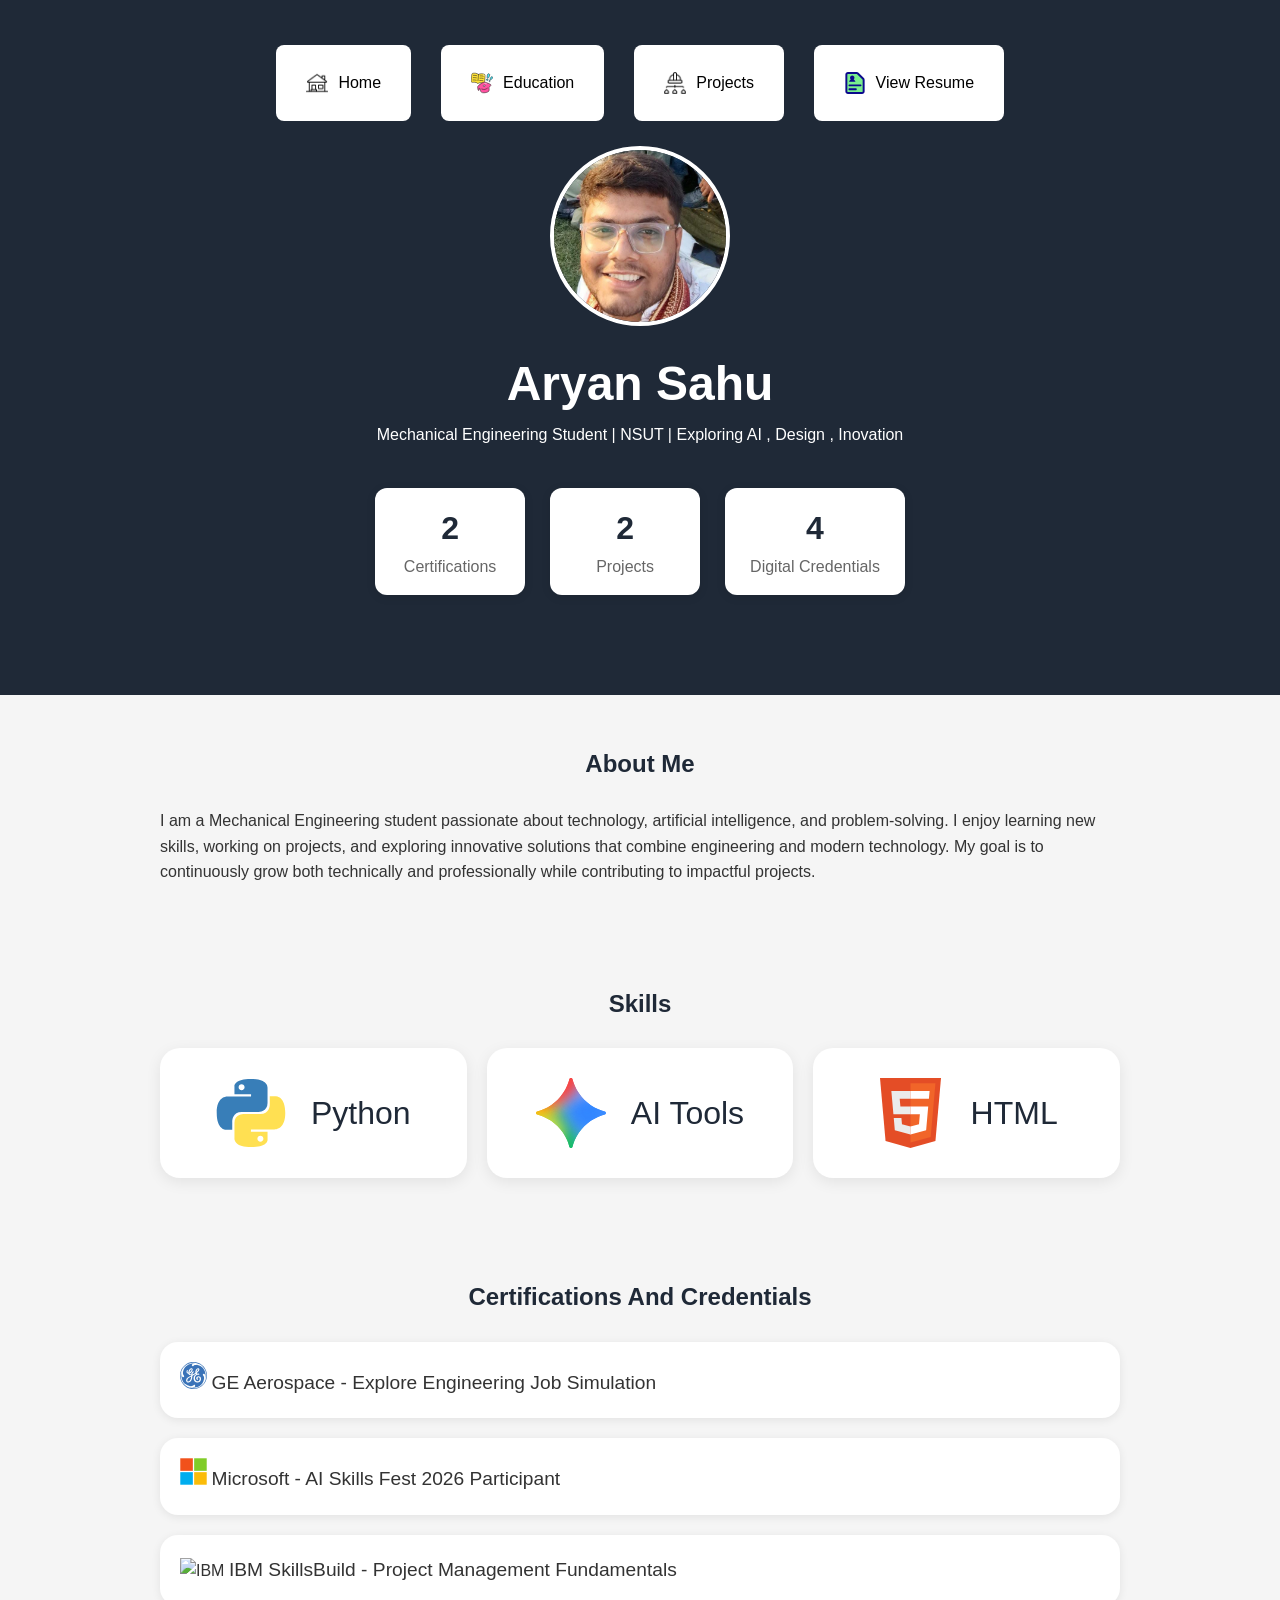
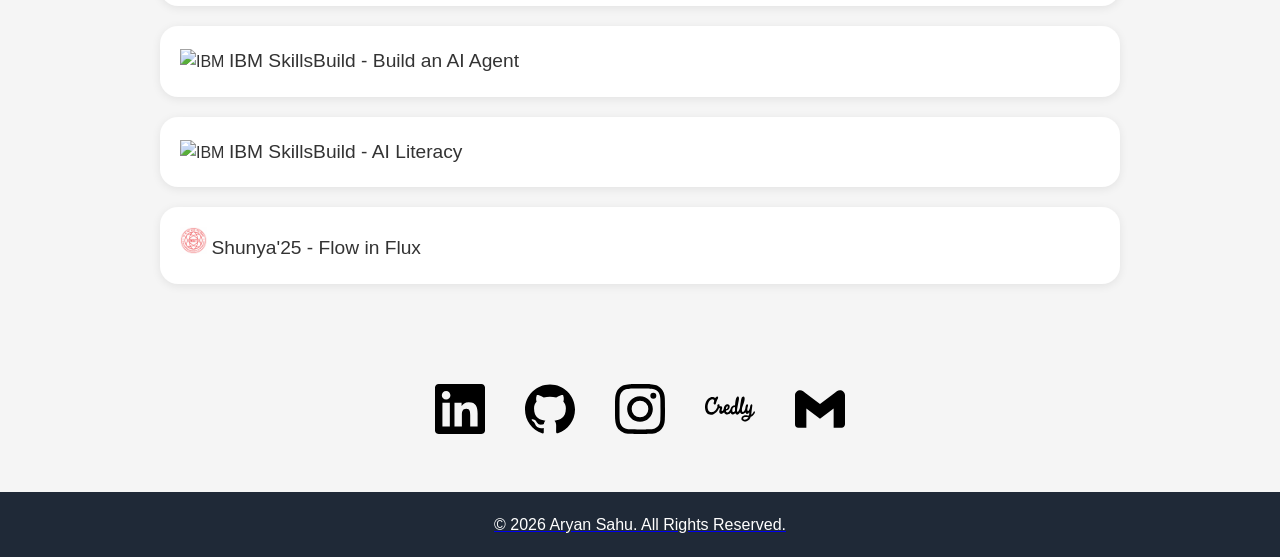
==== index.html @ 933527ac "Add files via upload" ====
<!DOCTYPE html>
<html lang="en">

<head>
    <meta charset="UTF-8">
    <meta name="viewport" content="width=device-width, initial-scale=1.0">
    <title>Aryan Sahu | Portfolio</title>
    <link rel="stylesheet" href="style.css">
    <link rel="stylesheet" href="https://cdnjs.cloudflare.com/ajax/libs/font-awesome/6.5.1/css/all.min.css">
</head>

<body>

    <!-- Header -->
    

    <header>
        
            <nav class="navbar">
                <ul class="nav-links">

                    <li>
                        <a href="index.html">
                            <img src="home.png" alt="Home">
                            <span>Home</span>
                        </a>
                    </li>

                    <li>
                        <a href="education.html">
                            <img src="education.svg" alt="Education">
                            <span>Education</span>
                        </a>
                    </li>

                    <li>
                        <a href="projects.html">
                            <img src="project.png" alt="Projects">
                            <span>Projects</span>
                        </a>
                    </li>

                    <li>
                        <a href="Resume 8.pdf" target="_blank">
                            <img src="resume.svg" alt="Resume">
                            <span>View Resume</span>
                        </a>
                    </li>

                </ul>
            </nav>
        
        <img src="myphoto.jpg" alt="Aryan Sahu" class="profile-pic">

        <h1>Aryan Sahu</h1>
        <p>Mechanical Engineering Student | NSUT | Exploring AI , Design , Inovation</p>
        <div class="stats">
            <div>
                <h3>2</h3>
                <p>Certifications</p>
            </div>

            <div>
                <h3>2</h3>
                <p>Projects</p>
            </div>

            <div>
                <h3>4</h3>
                <p>Digital Credentials</p>
            </div>


        </div>
    </header>

    <!-- About -->
    <section id="about">
        <h2>About Me</h2>
        <p>
            I am a Mechanical Engineering student passionate about technology, artificial intelligence, and
            problem-solving. I enjoy learning new skills, working on projects, and exploring innovative solutions that
            combine engineering and modern technology. My goal is to continuously grow both technically and
            professionally while contributing to impactful projects.

        </p>
    </section>

    <!-- Skills -->
    <section id="skills">
        <h2>Skills</h2>

        <div class="cards">

            <div class="card">
                <img src="Python.svg" alt="Python">
                <span>Python</span>
            </div>

            <div class="card">
                <img src="Ai.svg" alt="AI Tools">
                <span>AI Tools</span>
            </div>

            <div class="card">
                <img src="html.svg">
                <span>HTML</span>
            </div>

        </div>
    </section>



    <!-- Certifications -->
    <section id="certifications">
        <h2>Certifications And Credentials</h2>

        <div class="certifications-list">

            <a href="https://www.theforage.com/completion-certificates/ay2tsYxaTif7Nt6z7/pLsGxMKDGpsQWt6zZ_ay2tsYxaTif7Nt6z7_6a19b95fdae9d0b8251e6a58_1782497405444_completion_certificate.pdf"
                class="cert-card" target="_blank">
                <img src="ge.svg" alt="GE Aerospace">
                <span>GE Aerospace - Explore Engineering Job Simulation</span>
            </a>

            <a href="https://www.credly.com/badges/92fe4c21-39d5-4017-a5ca-aa95d9b48221/public_url" class="cert-card"
                target="_blank">
                <img src="Microsoft.svg" alt="Microsoft">
                <span>Microsoft - AI Skills Fest 2026 Participant</span>
            </a>

            <a href="https://www.credly.com/badges/bae657ab-f1e6-455e-83b4-ba36b72d6521/public_url" class="cert-card"
                target="_blank">
                <img src="https://upload.wikimedia.org/wikipedia/commons/thumb/5/51/IBM_logo.svg/1920px-IBM_logo.svg.png?_=20260503013247"
                    alt="IBM">
                <span>IBM SkillsBuild - Project Management Fundamentals</span>
            </a>

            <a href="https://www.credly.com/badges/72264f8c-c96c-402f-a906-86a6069af40a/public_url" class="cert-card"
                target="_blank">
                <img src="https://upload.wikimedia.org/wikipedia/commons/thumb/5/51/IBM_logo.svg/1920px-IBM_logo.svg.png?_=20260503013247"
                    alt="IBM">
                <span>IBM SkillsBuild - Build an AI Agent</span>
            </a>

            <a href="https://www.credly.com/badges/5468d327-1ce1-4554-b070-6bc22aabfb05/public_url" class="cert-card"
                target="_blank">
                <img src="https://upload.wikimedia.org/wikipedia/commons/thumb/5/51/IBM_logo.svg/1920px-IBM_logo.svg.png?_=20260503013247"
                    alt="IBM">
                <span>IBM SkillsBuild - AI Literacy</span>
            </a>

            <a href="#" class="cert-card">
                <img src="nsut.png" alt="Shunya">
                <span>Shunya'25 - Flow in Flux</span>
            </a>

        </div>
    </section>

    <!-- Contact -->
    <section id="contact">
        <div class="social-icons">

            <a href="https://www.linkedin.com/in/aryan-sahu-13952637b" target="_blank">
                <img src="Linkedin.svg" alt="Linkedin" class="social-icon">
            </a>

            <a href="https://github.com/Aryansahu69-py" target="_blank">
                <img src="Github.svg" alt="Github" class="social-icon">
            </a>

            <a href="https://www.instagram.com/arxan._.sahu" target="_blank">
                <img src="instagram.svg" alt="Instagram" class="social-icon">
            </a>

            <a href="https://www.credly.com/users/aryan-sahu.91c29423" target="_blank">
                <img src="credly.svg" alt="Credly" class="social-icon">

                <a href="mailto:lakhan9953@gmail.com" target="_blank">
                    <img src="Gmail.svg" alt="Gmail" class="social-icon">

        </div>
    </section>

    <footer>
        <p>© 2026 Aryan Sahu. All Rights Reserved.</p>
    </footer>

</body>

</html>
---- style.css ----
* {
    margin: 0;
    padding: 0;
    box-sizing: border-box;
}

body {
    font-family: Arial, sans-serif;
    line-height: 1.6;
    background: #f5f5f5;
    color: #333;
}

header {
    background: #1f2937;
    display: flex;
    flex-direction: column;
    justify-content: center;
    align-items: center;
    color: white;
    text-align: center;
    padding: 30px 20px 60px;
}

header h1 {
    font-size: 3rem;
}

section {
    max-width: 1000px;
    margin: auto;
    padding: 50px 20px;
}

h2 {
    text-align: center;
    margin-bottom: 25px;
    color: #1f2937;
}

.cards {
    display: grid;
    grid-template-columns: repeat(auto-fit, minmax(300px, 1fr));
    gap: 20px;
}

.card {
    background: white;
    border-radius: 20px;
    padding: 30px;

    display: flex;
    align-items: center;
    justify-content: center;
    gap: 25px;

    min-height: 120px;

    box-shadow: 0 4px 15px rgba(0, 0, 0, 0.08);
    transition: 0.3s;
}

.card:hover {
    transform: translateY(-5px);
}

.card img {
    width: 70px;
    height: 70px;
    object-fit: contain;
}

.card span {
    font-size: 2rem;
    font-weight: 500;
    color: #1f2937;
}

.project {
    background: white;
    margin-bottom: 20px;
    padding: 20px;
    border-radius: 10px;
    box-shadow: 0 2px 8px rgba(0, 0, 0, 0.1);
}

ul {
    list-style: none;
}

li {
    background: white;
    padding: 15px;
    margin-bottom: 10px;
    border-radius: 8px;
}

#contact {
    text-align: center;
}

footer {
    background: #1f2937;
    color: white;
    text-align: center;
    padding: 20px;
}

.profile-pic {
    width: 180px;
    height: 180px;
    border-radius: 50%;
    object-fit: cover;
    border: 4px solid white;
    margin-bottom: 20px;
}

.social-icons {
    display: flex;
    justify-content: center;
    align-items: center;
    gap: 40px;
}

.social-icon {
    width: 50px;
    height: 50px;
}

#certifications a {
    text-decoration: none;
    color: #333;
    display: block;
}

#certifications a:hover {
    color: #b026ff;
}

.navbar {
    position: sticky;
    top: 0;
    z-index: 1000;

    display: flex;
    justify-content: space-between;
    align-items: center;

    padding: 15px 50px;
    background: #1f2937;
}

.logo {
    color: white;
    font-size: 1.3rem;
    font-weight: bold;
}

.nav-links {
    list-style: none;
    display: flex;
    gap: 30px;
}

.nav-links a {
    text-decoration: none;
    color: black;
    font-weight: 500;
    transition: 0.3s;
}

.nav-links a:hover {
    color: #b026ff;
}

#education {
    max-width: 1000px;
    margin: auto;
    padding: 50px 20px;
}

.education-card {
    background: white;
    padding: 25px;
    border-radius: 15px;
    box-shadow: 0 2px 10px rgba(0, 0, 0, 0.1);

    display: flex;
    align-items: center;
    gap: 30px;
}

.college-logo {
    width: 120px;
    height: 120px;
    object-fit: contain;
}

.education-info h3 {
    margin-bottom: 5px;
    color: #1f2937;
}

.education-info h4 {
    margin-bottom: 15px;
    color: #666;
}

.education-info p {
    margin-bottom: 8px;
}

@media (max-width:768px) {
    .education-card {
        flex-direction: column;
        text-align: center;
    }
}

.education-card {
    margin-bottom: 40px;
}

.stats {
    display: flex;
    justify-content: center;
    gap: 25px;
    flex-wrap: wrap;
    margin: 40px auto;
    max-width: 900px;
}

.stats div {
    background: white;
    padding: 15px 25px;
    border-radius: 12px;
    text-align: center;
    box-shadow: 0 2px 10px rgba(0, 0, 0, 0.1);
    min-width: 150px;
    transition: 0.3s;
}

.stats div:hover {
    transform: translateY(-5px);
}

.stats h3 {
    color: #1f2937;
    font-size: 2rem;
}

.stats p {
    color: #666;
}

.nav-links a {
    display: flex;
    align-items: center;
    gap: 10px;

    text-decoration: none;
    color: black;

    background: white;
    padding: 10px 15px;
    border-radius: 9px;

    transition: 0.3s;
}

.nav-links a img {
    width: 22px;
    height: 22px;
}

.nav-links a:hover {
    transform: translateY(-3px);
    color: #b026ff;
}

.certifications-list {
    display: flex;
    flex-direction: column;
    gap: 20px;
}

.certifications-list a:hover {
    transform: translate(-3px);

}

.cert-card {
    background: white;
    border-radius: 18px;
    padding: 20px;

    display: flex;
    justify-content: center;
    /* Centers the whole content */
    align-items: center;
    /* Vertically aligns logo & text */
    gap: 20px;

    text-decoration: none;
    color: #1f2937;

    box-shadow: 0 2px 10px rgba(0, 0, 0, 0.08);
    transition: 0.3s;
}

.cert-card img {
    width: 27px;
    height: 27px;
    object-fit: contain;
}

.cert-card span {
    font-size: 1.2rem;
    font-weight: 500;
}
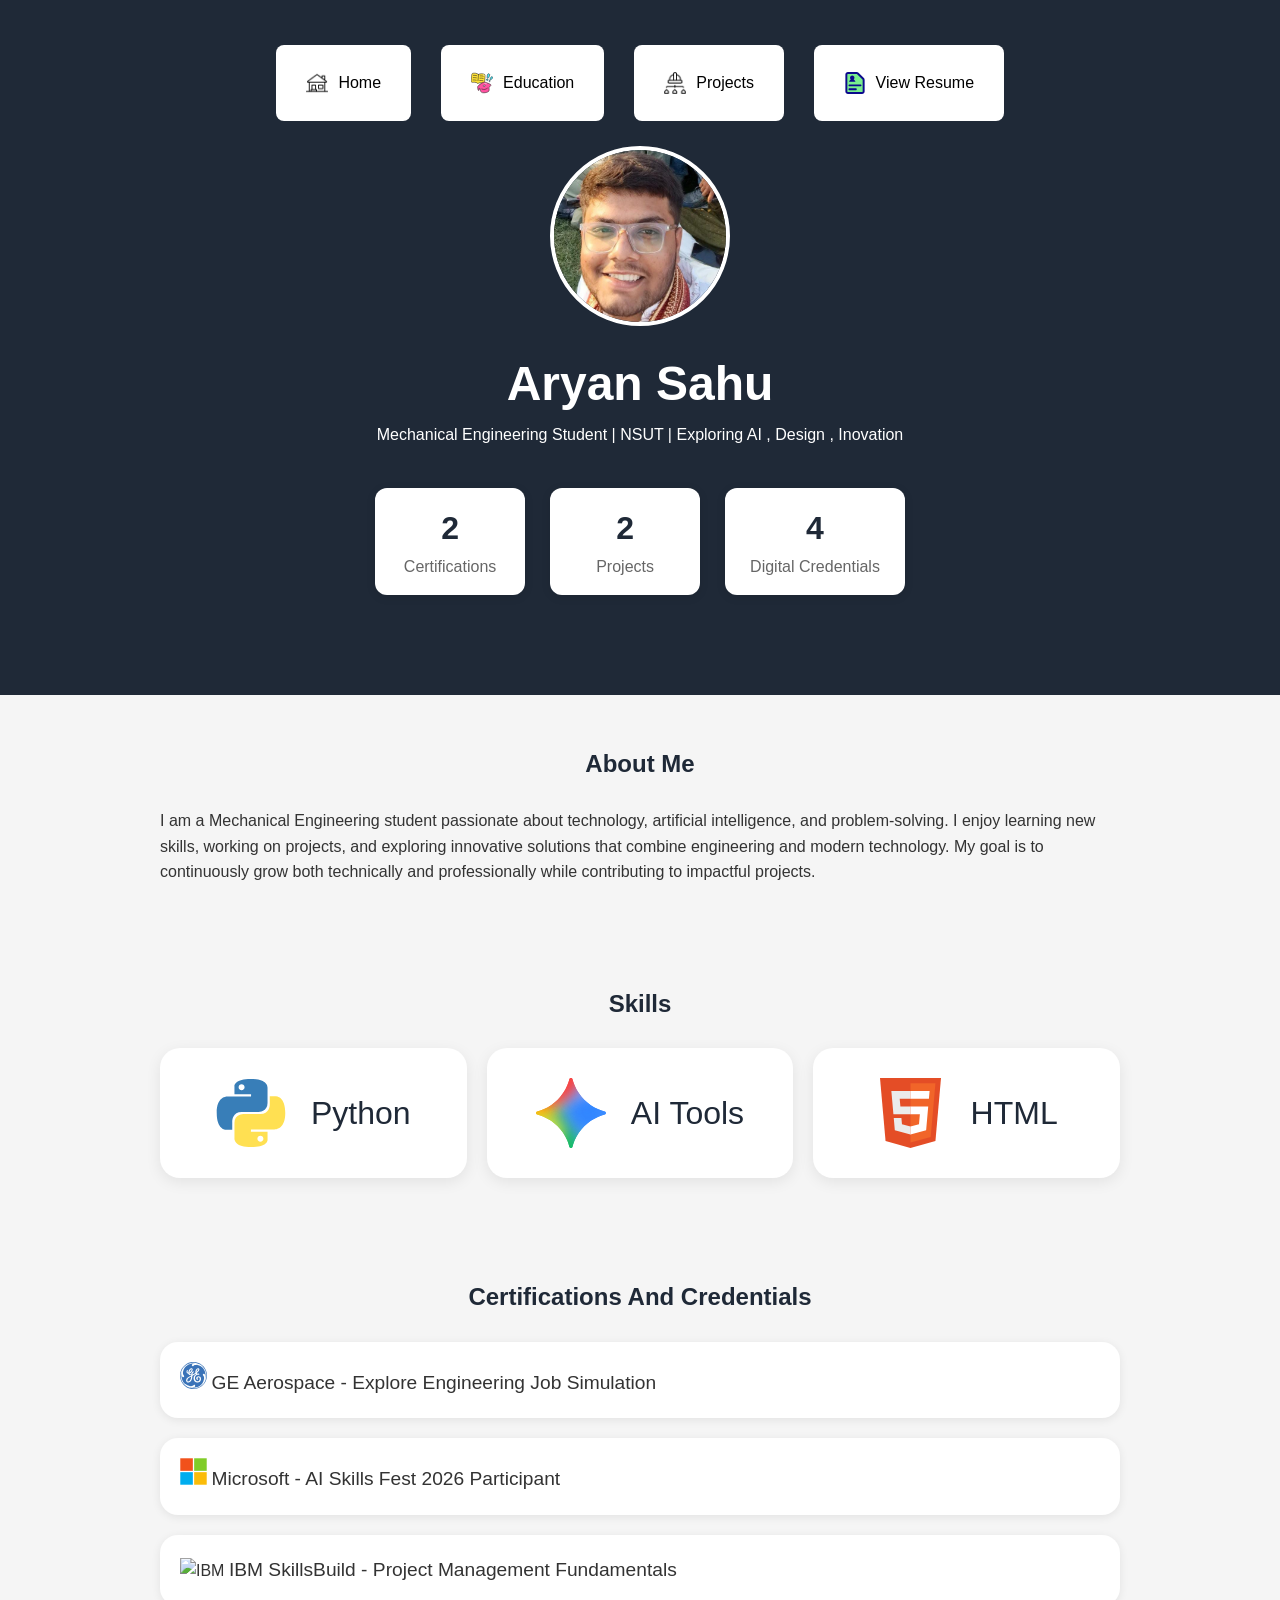
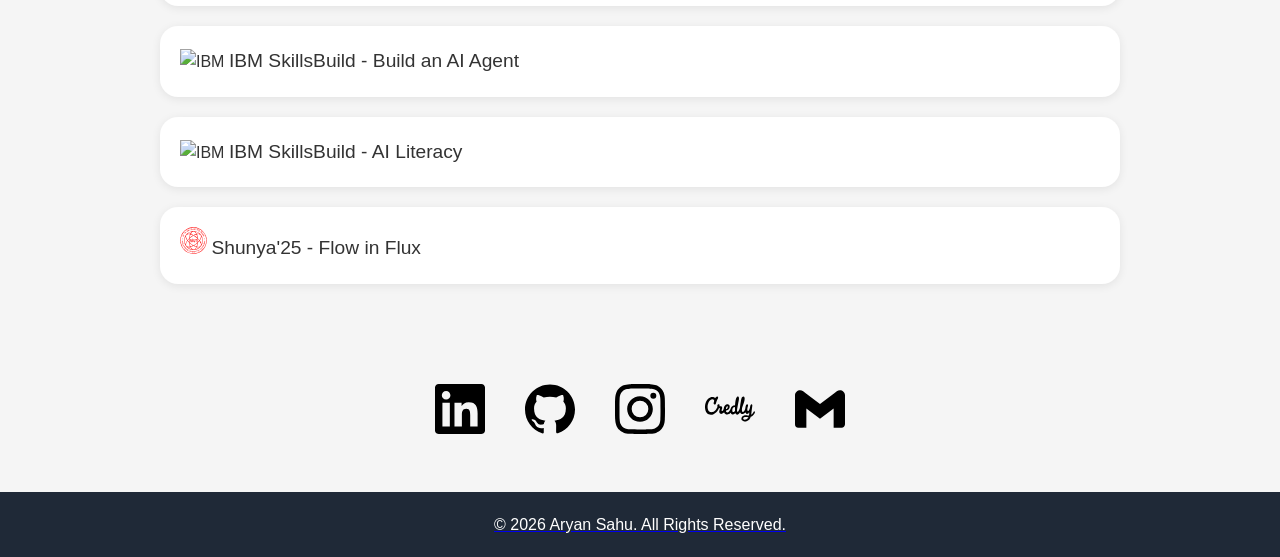
==== commit ca2ce2b3: "Fix HTML formatting and structure" ====
--- a/index.html
+++ b/index.html
@@ -7,6 +7,7 @@
     <title>Aryan Sahu | Portfolio</title>
     <link rel="stylesheet" href="style.css">
     <link rel="stylesheet" href="https://cdnjs.cloudflare.com/ajax/libs/font-awesome/6.5.1/css/all.min.css">
+    <link rel="icon" type="image/png" href="briefcase.svg">
 </head>
 
 <body>
@@ -151,8 +152,8 @@
                 <span>IBM SkillsBuild - AI Literacy</span>
             </a>
 
-            <a href="#" class="cert-card">
-                <img src="nsut.png" alt="Shunya">
+            <a href="https://www.linkedin.com/posts/aryan-sahu-13952637b_nsut-gsdc-ugcPost-7380256600466567168-R5Nn/" class="cert-card">
+                <img src="nsut.svg" alt="Shunya">
                 <span>Shunya'25 - Flow in Flux</span>
             </a>
 
@@ -190,4 +191,4 @@
 
 </body>
 
-</html>+</html>
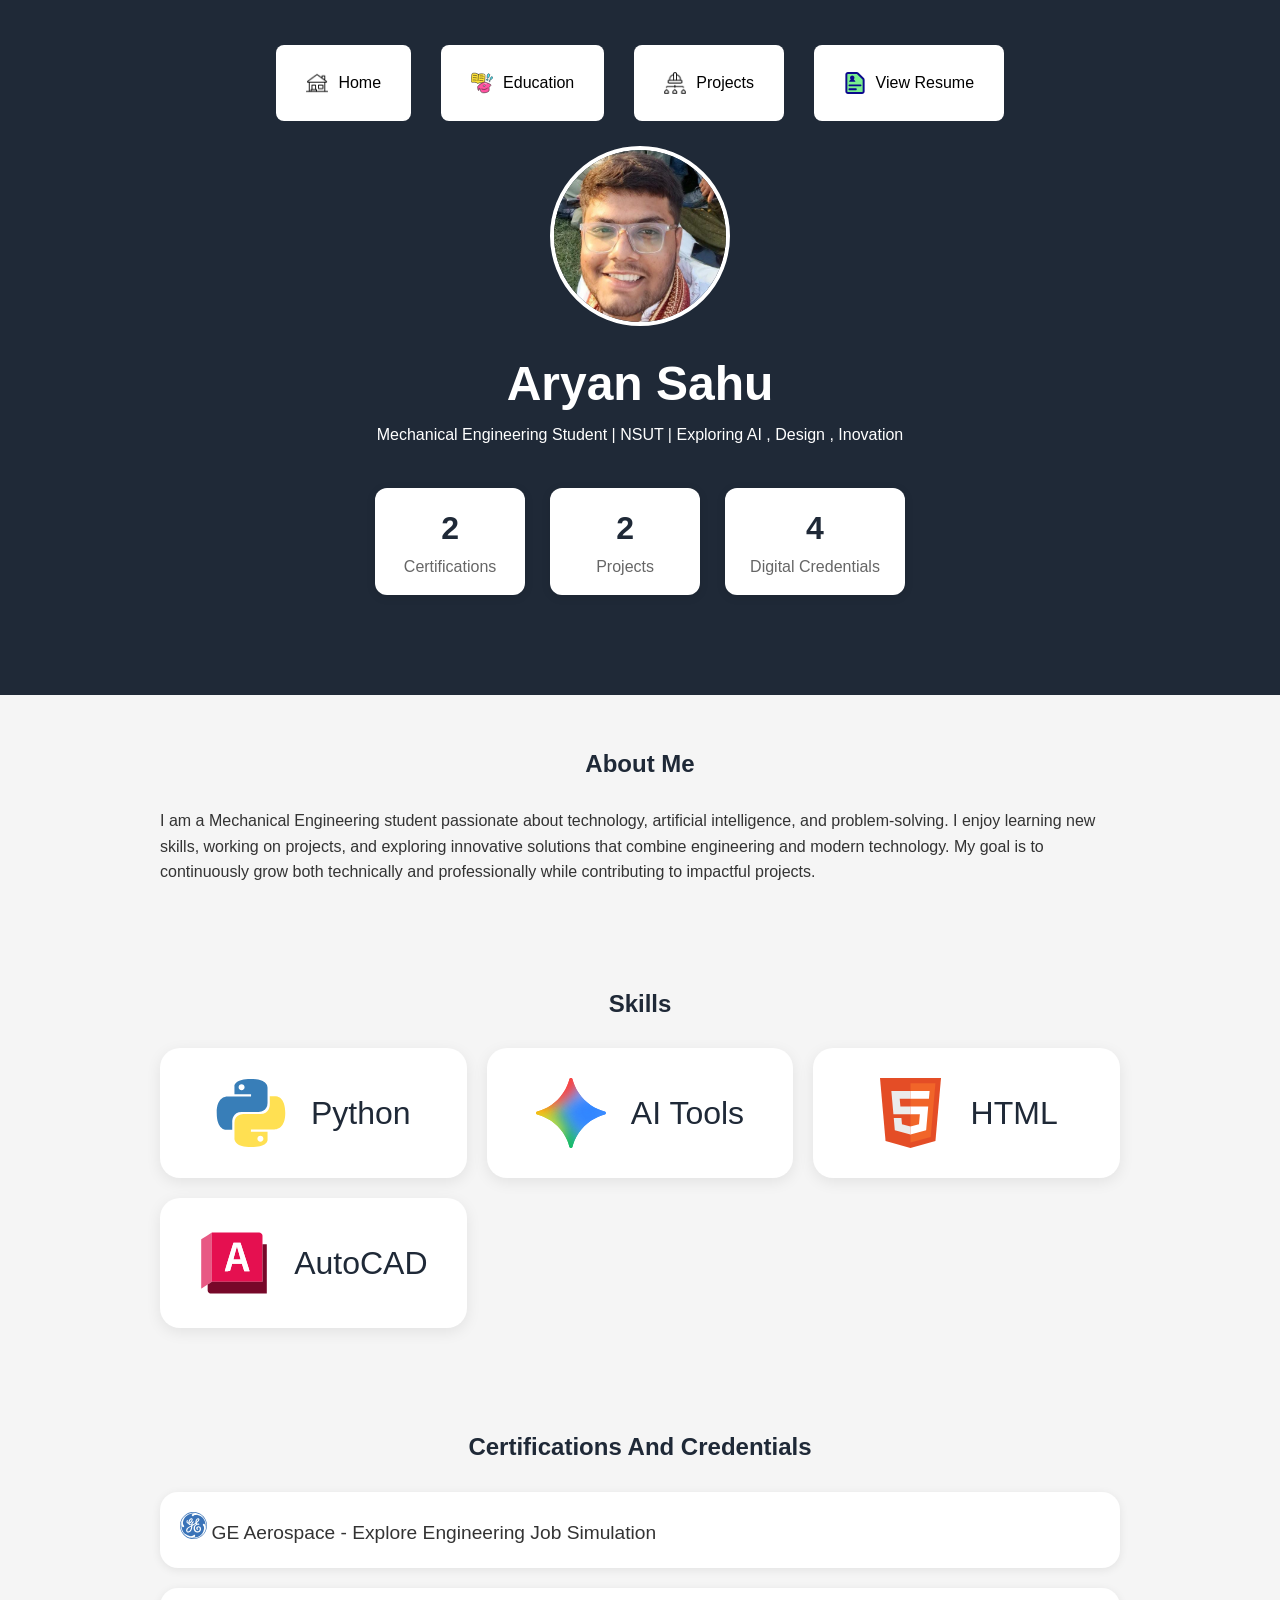
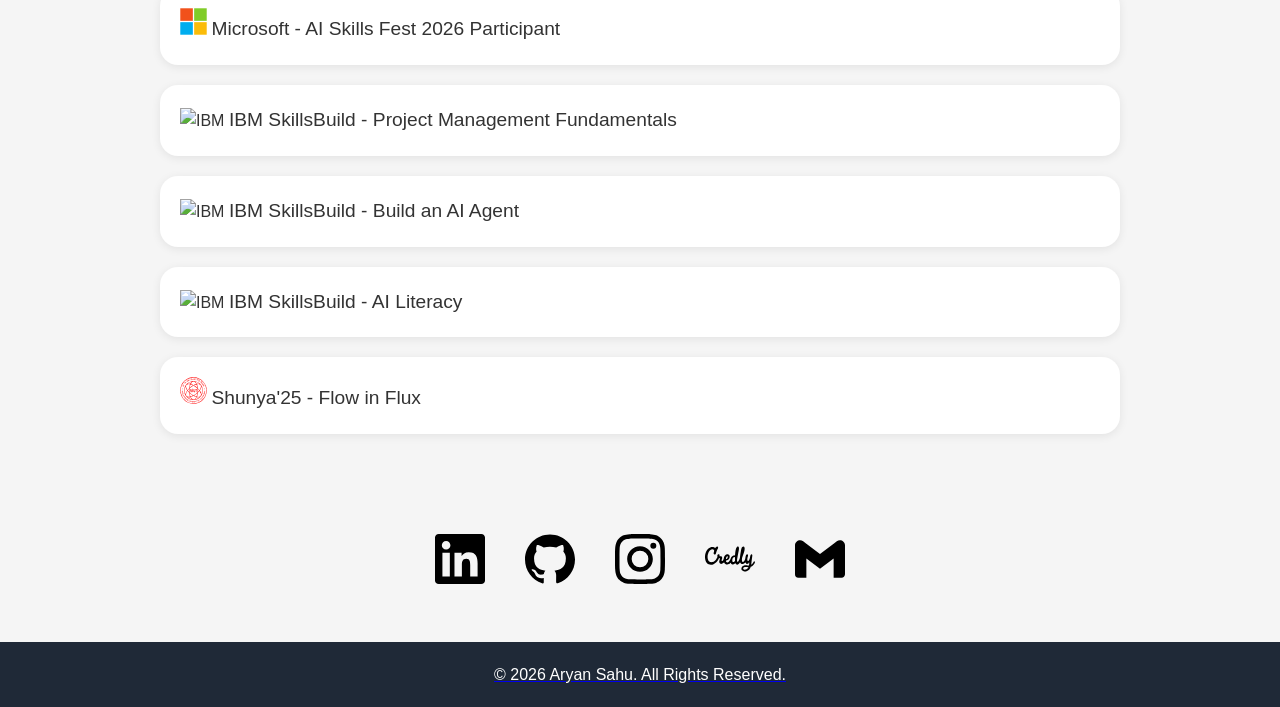
==== commit 83ac8962: "Add AutoCAD skill to portfolio Added AutoCAD to skills section." ====
--- a/index.html
+++ b/index.html
@@ -107,7 +107,10 @@
                 <img src="html.svg">
                 <span>HTML</span>
             </div>
-
+             <div class="card">
+                <img src="autocad-icon.svg">
+                <span>AutoCAD</span>
+            </div>
         </div>
     </section>
 
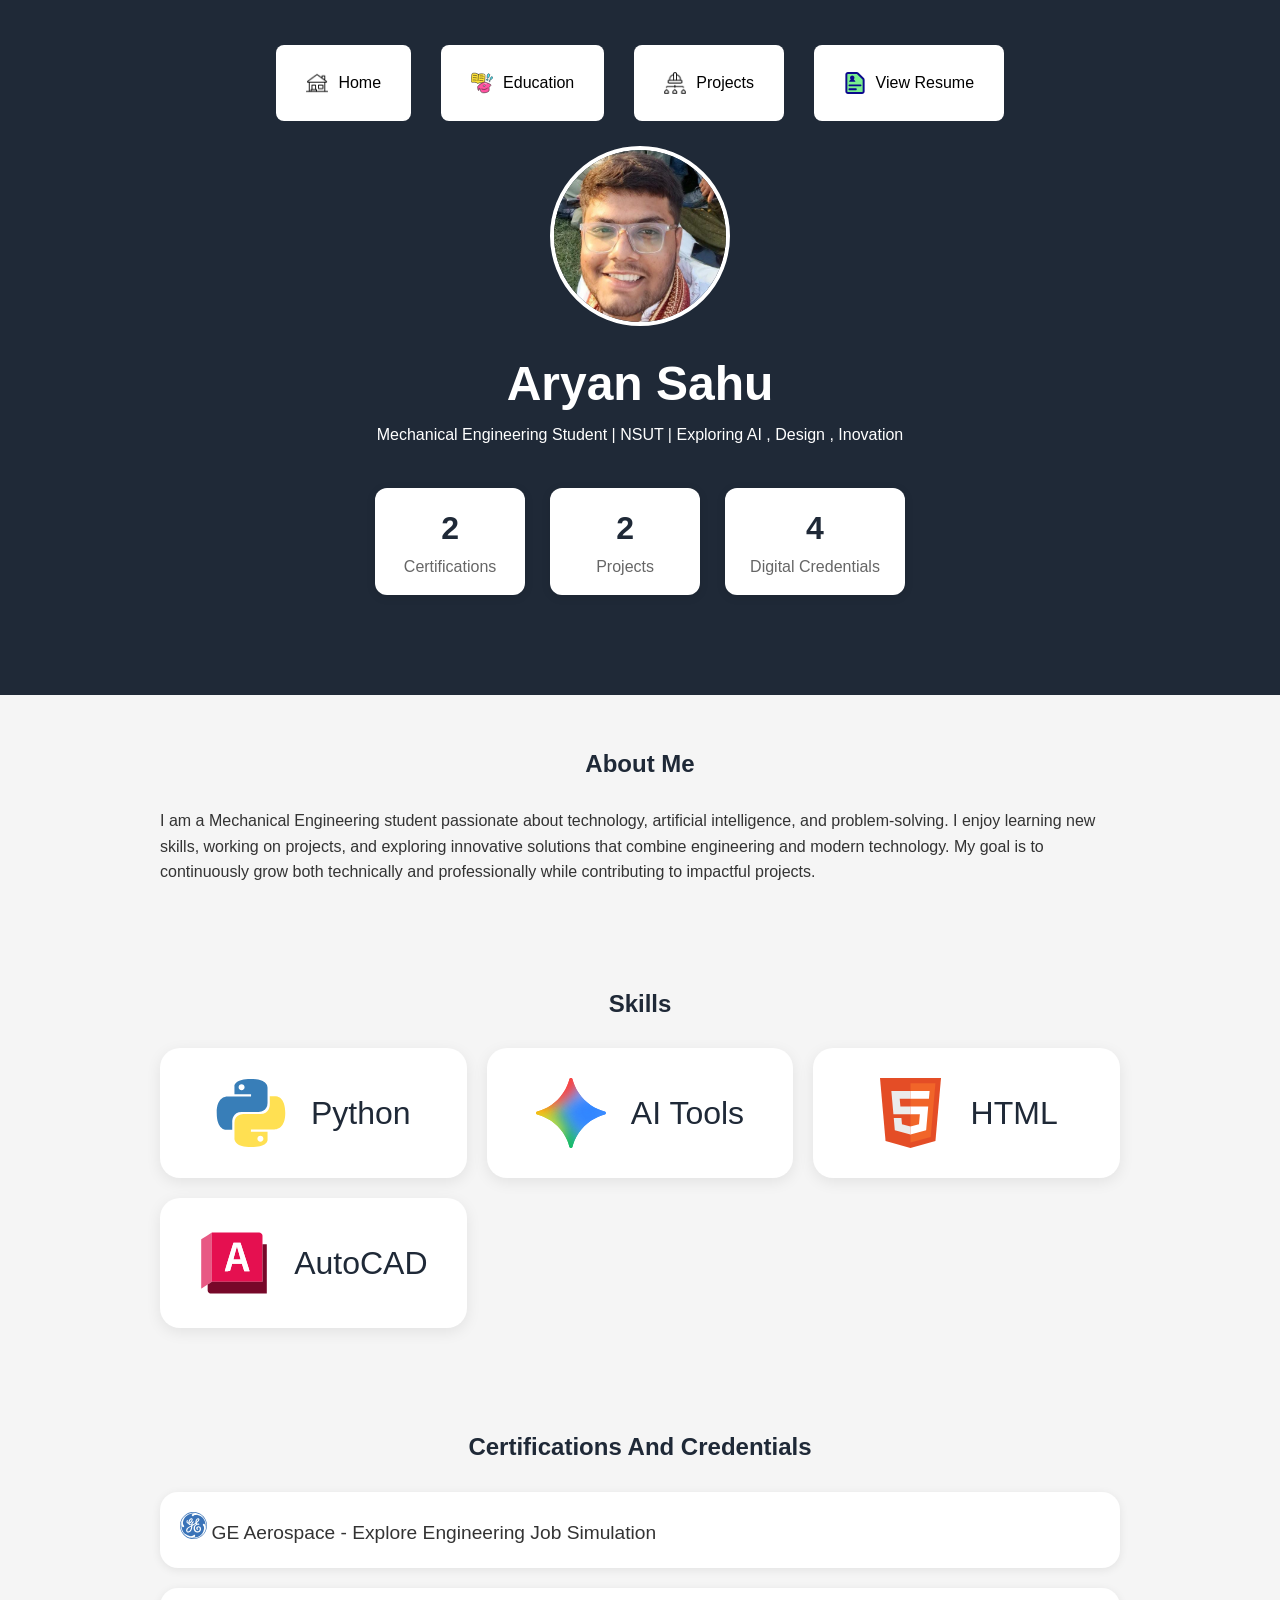
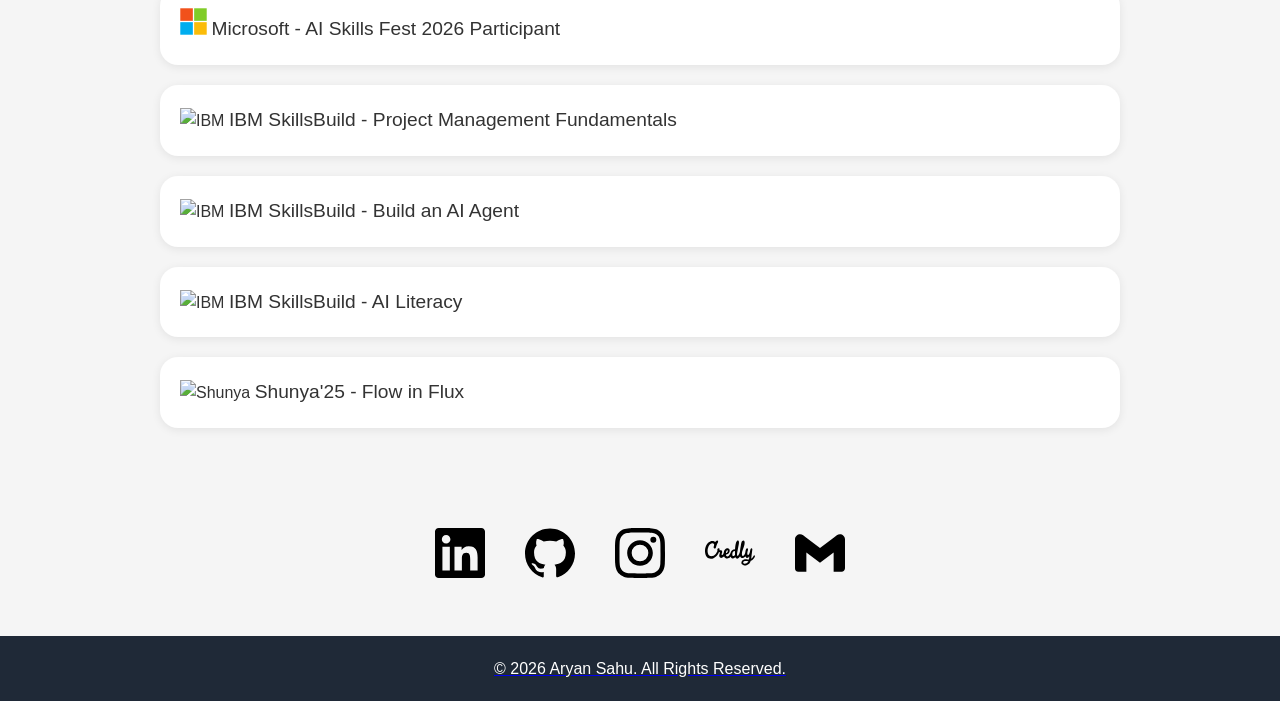
==== commit 5f449bc0: "Update index.html" ====
--- a/index.html
+++ b/index.html
@@ -42,7 +42,7 @@
                     </li>
 
                     <li>
-                        <a href="Resume 8.pdf" target="_blank">
+                        <a href="Resume .pdf" target="_blank">
                             <img src="resume.svg" alt="Resume">
                             <span>View Resume</span>
                         </a>
@@ -156,7 +156,7 @@
             </a>
 
             <a href="https://www.linkedin.com/posts/aryan-sahu-13952637b_nsut-gsdc-ugcPost-7380256600466567168-R5Nn/" class="cert-card">
-                <img src="nsut.svg" alt="Shunya">
+                <img src="https://framerusercontent.com/images/IBWH78PyXW6U76CR1wyCfFLr6wU.png?scale-down-to=512&width=3295&height=3295" alt="Shunya">
                 <span>Shunya'25 - Flow in Flux</span>
             </a>
 
